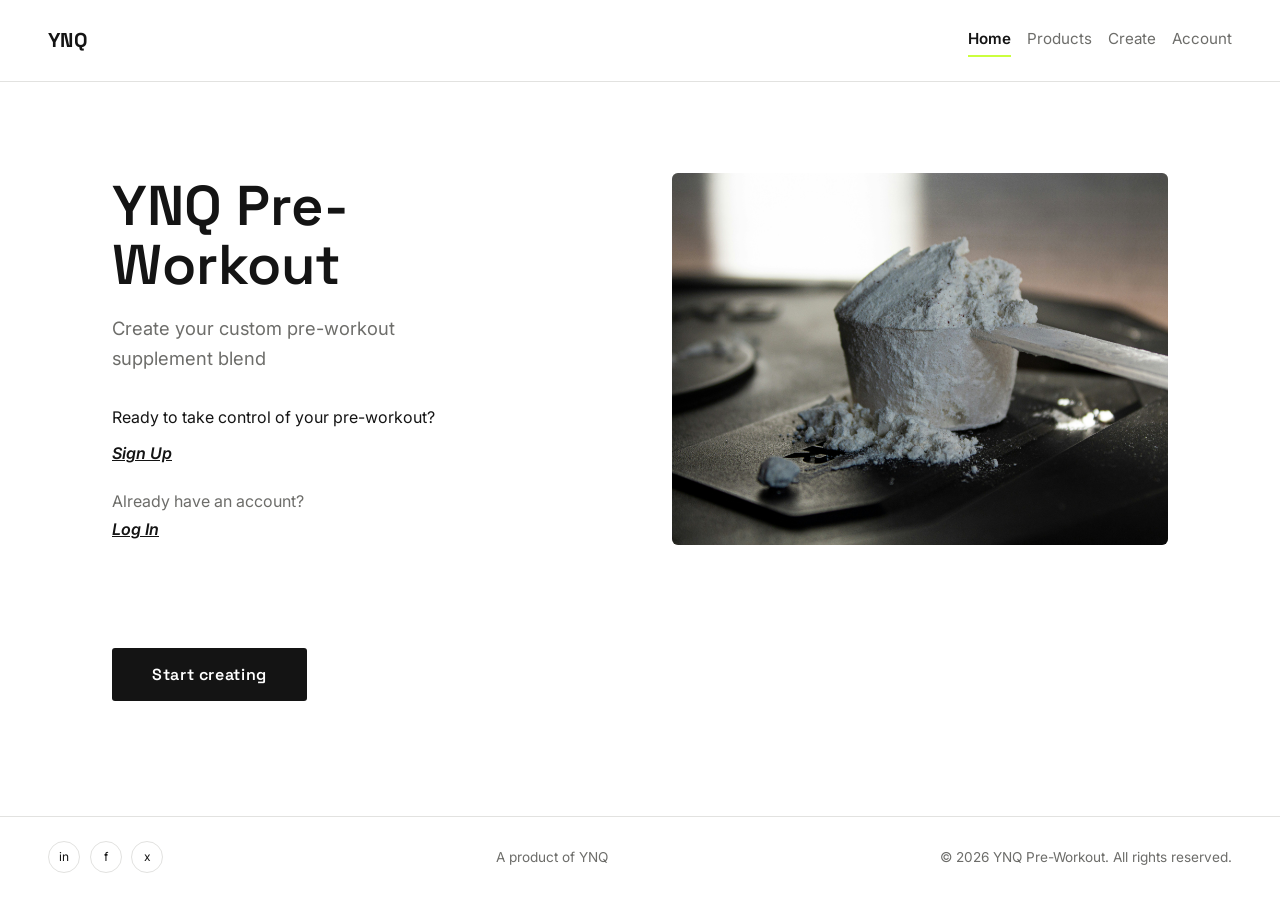
==== project3/index.html @ a1121c0e "refactored file paths" ====
<!DOCTYPE html>
<html lang="en">
<head>
	<meta charset="UTF-8">
	<meta name="viewport" content="width=device-width, initial-scale=1.0">
	<title>Home</title>
	<meta http-equiv="refresh" content="0; url=home.html">
</head>
<body>
	<a href="home.html">home.html</a>
	<script src="js/jquery-4.0.0.min.js"></script>
    <script src="js/scripts.js"></script>
</body>
</html>
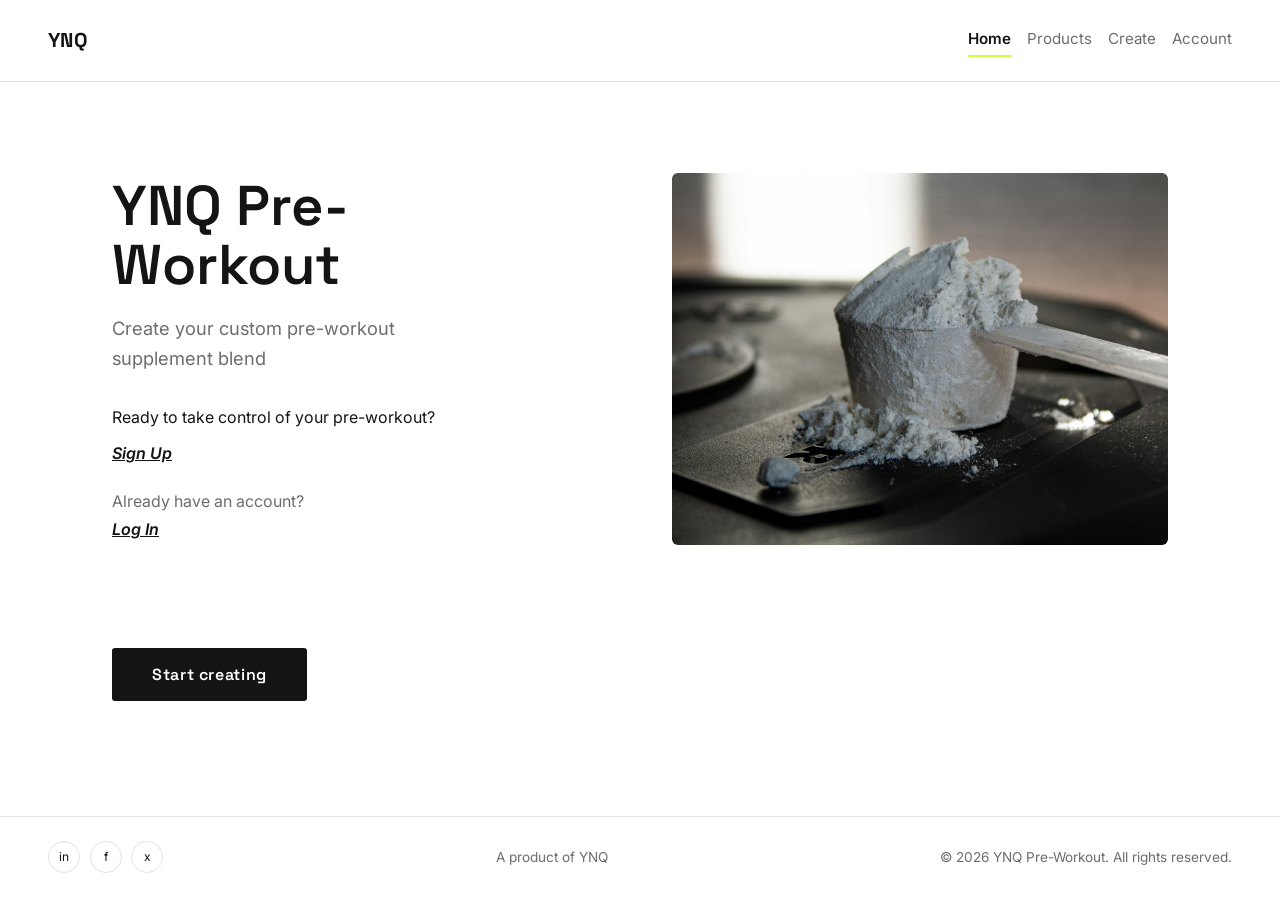
==== commit bd0741d9: "refactored file paths" ====
--- a/project3/index.html
+++ b/project3/index.html
@@ -7,7 +7,7 @@
 	<meta http-equiv="refresh" content="0; url=home.html">
 </head>
 <body>
-	<a href="home.html">home.html</a>
+	<a href="project3/home.html">home.html</a>
 	<script src="js/jquery-4.0.0.min.js"></script>
     <script src="js/scripts.js"></script>
 </body>
